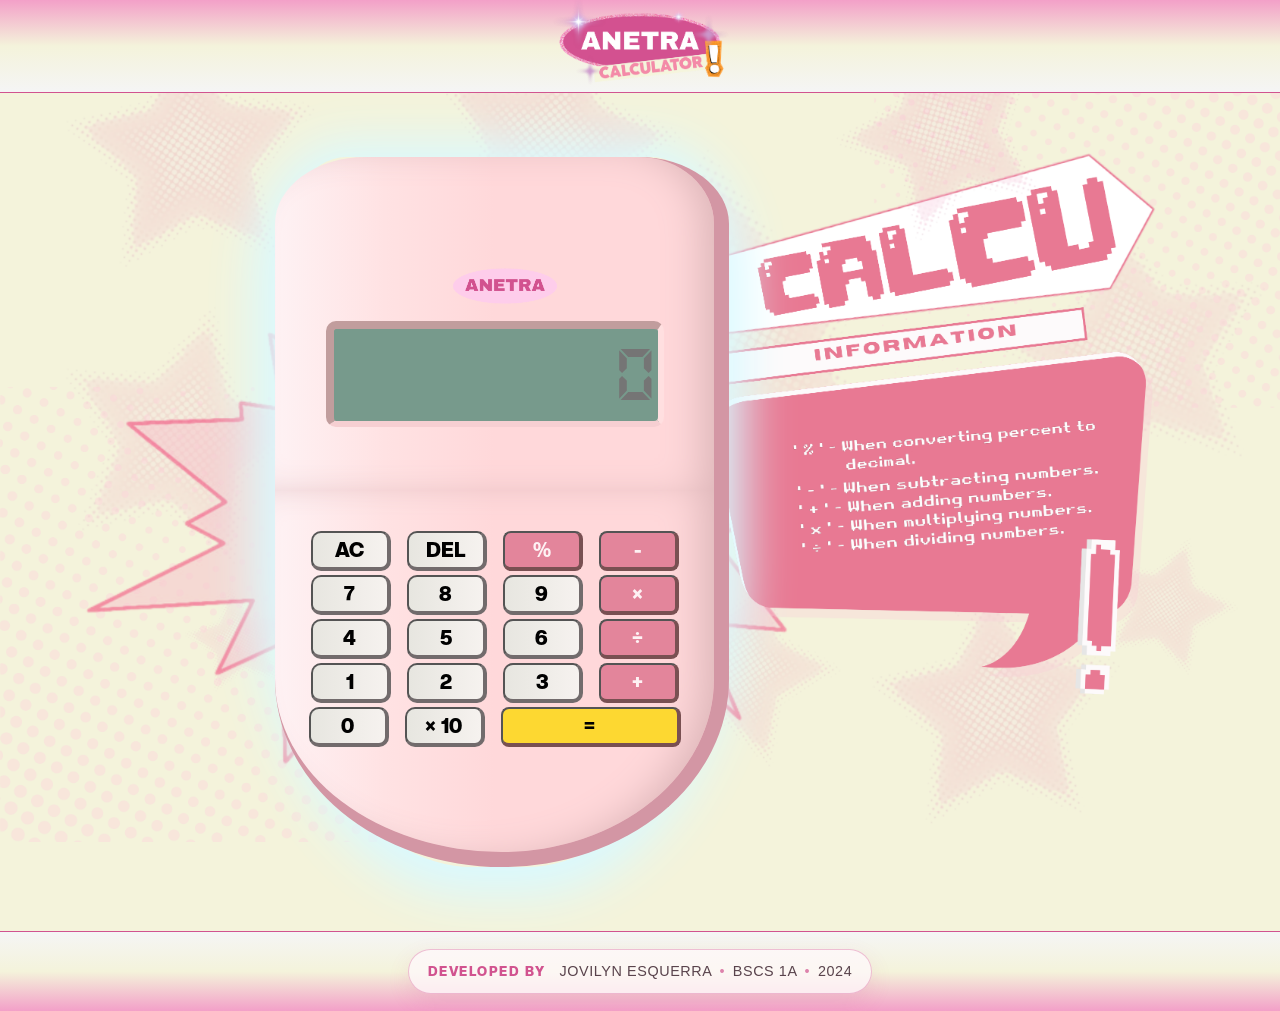
==== index.html @ 44d0d385 "fixing folders" ====
<!DOCTYPE html>
<html>
<head> 
    <meta name="viewport" content="width=device-width, initial-scale=1.0">
    <title>ANETRA CALCULATOR !</title>
    <link rel="stylesheet" href="./css/style.css">
    <link rel="icon" href="./img/anetra.png" type="IMAGE">
</head>

<header>
    <div align="center"> 
        <img src="./img/logo.png" width="15%"/>
    </div>
   
</header>

<body>
    <div align="center" id="calculator">
    

        <div id="shadow">
            <form name="numbers">
                <div id="calcuscreen">

                    <div id="doublecolor">
                        <div class="battery">
                            <div class="batt">
                                <img src="./img/logoo.png" id="logocalcu">
                            </div>

                           
                        </div> 

                        <input type="text" id="screen" placeholder="0" readonly>
                    </div>
                </div>

                <div id="calcunum">
                    <div>
                        <input type="button" value = "AC" onclick = "allClear()" id="number">
                        <input type="button" value = "DEL" onclick="del()" id="number">
                        <input type="button" value = "%" onclick = "specialSign()" id="signs">
                        <input type="button" value = "-" onclick = "calcuSign('-')" id="signs">
                        
                    </div>

                    <div>
                        <input type="button" value = "7" onclick = "keypad('7')" id="number">
                        <input type="button" value = "8" onclick = "keypad('8')" id="number">
                        <input type="button" value = "9" onclick = "keypad('9')" id="number">
                        <input type="button" value = "×" onclick = "calcuSign('×')" id="signs">
                    </div>

                    <div>
                        <input type="button" value = "4" onclick = "keypad('4')" id="number">
                        <input type="button" value = "5" onclick = "keypad('5')" id="number">
                        <input type="button" value = "6" onclick = "keypad('6')" id="number">
                        <input type="button" value = "÷" onclick = "calcuSign('÷')" id="signs">
                    </div>

                    <div>
                        <input type="button" value = "1" onclick = "keypad('1')" id="number">
                        <input type="button" value = "2" onclick = "keypad('2')" id="number">
                        <input type="button" value = "3" onclick = "keypad('3')" id="number">
                        <input type="button" value = "+" onclick = "calcuSign('+')" id="signs">

                    </div>

                    <div>
                        <input type="button" value = "0" onclick = "keypad('0')" id="number">
                        <input type="button" value = "× 10" onclick = "calcuSign('×10')" id="number">
                        <input type="button" value = "=" onclick = "calculate()" id="equal">
                    </div>
                </div>
            </form>
            </div>
        </div>
    
    <footer>
        <div class="footer-card">
            <span class="footer-label">Developed By</span>
            <p id="submitted">JOVILYN ESQUERRA <span class="footer-separator">&bull;</span> BSCS 1A <span class="footer-separator">&bull;</span> 2024</p>
        </div>
    </footer>

    <script src="./js/script.js"></script>
</body>

</html>
---- css/style.css ----
@font-face{
    font-family: f1;
    src: url(../font/CreatoDisplay-Black.otf);
}

@font-face {
    font-family: f2;
    src: url(../font/DS-DIGIB.TTF);
}

body{
    margin: 0;
    background-repeat: no-repeat;
    background-image: url(../img/bg.png);
    background-size: contain, cover;
    background-color: #F4F3DB;
}

#logocalcu{
    width: 130px;
}

#number, #signs, #equal{
    cursor: pointer;
}

header{
    background-image: linear-gradient(#F3A0C8, #F4F3DB, #F5F5F5);
    border-bottom: 1px solid #D1538F;
}


footer{
    background-image: linear-gradient( #F5F5F5, #F4F3DB, #F3A0C8);
    border-top: 1px solid #D1538F;
    width: 100%;
    min-height: 80px;
    padding: 1rem 1.25rem;
    box-sizing: border-box;
    display: flex;
    align-items: center;
    justify-content: center;
}

.footer-card{
    display: flex;
    align-items: center;
    justify-content: center;
    flex-wrap: wrap;
    gap: 0.5rem 0.9rem;
    padding: 0.7rem 1.2rem;
    border: 1px solid rgba(209, 83, 143, 0.35);
    border-radius: 999px;
    background: rgba(255, 249, 251, 0.75);
    box-shadow: 0 8px 22px rgba(209, 83, 143, 0.12);
}

.footer-label{
    color: #D1538F;
    font-family: f1, sans-serif;
    font-size: clamp(0.68rem, 1vw, 0.82rem);
    letter-spacing: 0.12em;
    text-transform: uppercase;
}

#submitted{
    font-family: 'Gill Sans', 'Gill Sans MT', Calibri, 'Trebuchet MS', sans-serif;
    text-align: center;
    font-size: clamp(0.72rem, 1.2vw, 0.9rem);
    line-height: 1.4;
    letter-spacing: 0.04em;
    color: #59434c;
    margin: 0;
    padding-top: 0;
}

.footer-separator{
    color: #D1538F;
    opacity: 0.7;
    padding: 0 0.2rem;
}

#logo{
    display: center;
}


#shadow{
    width: 100%;
    border-radius: 16% 16% 44% 44%;
    box-shadow: 0px 7px 49px 21px #d9f9ff;
}

.battery{
    display: flex;
    flex-wrap: wrap;
    justify-content: center;
}
.batt{
    flex: 1 0 100px;
    height: 100px;
}

#logocalcu{
    padding-left: 20px;
}

/**smallest**/
@media only screen and (max-width: 600px){


    #calculator{
        width: min(92vw, 23rem);
        align-content: center;
        /** alignment ng calcu**/
        margin: 1.5rem auto 2rem;
    }

    body{
        background-image: linear-gradient(rgba(244, 243, 219, 0.72), rgba(244, 243, 219, 0.82)), url(../img/bg.png);
        background-position: center top;
        background-size: cover;
    }

    header div{
        padding: 0.75rem 0;
    }

    header img{
        width: min(40vw, 9rem) !important;
    }

    footer{
        height: auto;
        padding: 1rem 0.75rem;
    }

    .footer-card{
        width: min(100%, 22rem);
        border-radius: 1.4rem;
        padding: 0.8rem 0.9rem;
        gap: 0.3rem;
    }

    .footer-label{
        width: 100%;
        text-align: center;
    }

    #submitted{
        width: 100%;
        padding-top: 0;
        line-height: 1.4;
    }

    #shadow{
        overflow: hidden;
        border-radius: 2.2rem 2.2rem 4.4rem 4.4rem;
        box-shadow: 0px 12px 36px 10px rgba(217, 249, 255, 0.9);
    }

    #calcuscreen{
        width: 100%;
        box-sizing: border-box;
        background-image: linear-gradient(to left, #FFD8DA, #FFD8DA, #FFD8DA, #FFE2E3, #FEF2F4 );
        padding: 1.25rem 1rem 0.85rem 1rem;
        border-right:  12px solid #d396a4;
        border-radius: 2.2rem 2.2rem 0% 0%;
        box-shadow: inset -24px -1px 40px -13px #DBB4B7;
    }

    .battery{
        justify-content: flex-start;
        margin-bottom: 0.75rem;
    }

    .batt{
        height: auto;
    }

    #logocalcu{
        width: 5.5rem;
        padding-left: 0;
    }
    
    #screen{
        box-sizing: border-box;
        background-color: #779A8C;
        border-top: 8px solid #C19D9D;
        border-left: 8px solid #C19D9D;
        border-right: 6px solid #FFDFE0;
        border-bottom: 6px solid #F6CFD2;
        width: 100%;
        height: 4.9rem;
        padding: 0 0.75rem;
        border-radius: 10px 10px 10px 10px;
        font-size: clamp(2.2rem, 11vw, 3.5rem);
        font-family: f2;
        text-align: right;
    }

    #calcunum{
        width: 100%;
        box-sizing: border-box;
        border-right:  12px solid #d396a4;
        border-bottom:  12px solid #d396a4;
        background-image: linear-gradient(to left, #FFD8DA, #FFD8DA, #FFD8DA, #FFE2E3, #FEF2F4 );
        border-radius: 0% 0% 3.6rem 3.6rem;
        padding: 0.9rem 0.85rem 1.3rem 0.85rem;
        box-shadow: inset -24px -1px 40px -13px #DBB4B7;
    }

    #calcunum > div{
        display: grid;
        grid-template-columns: repeat(4, minmax(0, 1fr));
        gap: 0.5rem;
        margin-top: 0.5rem;
    }

    #calcunum > div:first-child{
        margin-top: 0;
    }

    #number{
        box-sizing: border-box;
        width: 100%;
        height: 3.1rem;
        font-size: clamp(1rem, 4.6vw, 1.35rem);
        font-family: f1;
        background-image: linear-gradient(to right,#E7E6E0, #F6F2EF);
        border-radius: 10px;
        margin: 0;
        border-bottom: 4px outset #c6bbbc;
        border-right: 4px outset #c6bbbc;
    }

    #equal{
        box-sizing: border-box;
        grid-column: span 2;
        width: 100%;
        height: 3.1rem;
        font-size: clamp(1rem, 4.6vw, 1.35rem);
        font-family: f1;
        margin: 0;
        background-color: #fdd831;
        border-radius: 8px;
        border-bottom: 4px outset #CD888B;
        border-right: 4px outset #CD888B;
    }
    
    #signs{
        box-sizing: border-box;
        width: 100%;
        height: 3.1rem;
        font-size: clamp(1rem, 4.6vw, 1.35rem);
        font-family: f1;
        margin: 0;
        background-color: #E3859B;
        color: #FEF2F4;
        border-radius: 8px;
        border-bottom: 4px outset #CD888B;
        border-right: 4px outset #CD888B;
    }
}

@media only screen and (min-width: 601px) and (max-width: 767px){


    body{
        background-position: 62% top;
        background-size: 175% auto;
    }

    header div{
        padding: 0.85rem 0;
    }

    header img{
        width: min(24vw, 9.5rem) !important;
    }

    #calculator{
        width: min(66vw, 26rem);
        align-content: center;
        /** alignment ng calcu**/
        margin: 2rem auto 3rem clamp(1.75rem, 10vw, 5.5rem);
    }

    #shadow{
        overflow: hidden;
        border-radius: 2.8rem 2.8rem 4.8rem 4.8rem;
    }

    #calcuscreen{
        width: 100%;
        box-sizing: border-box;
        background-image: linear-gradient(to left, #FFD8DA, #FFD8DA, #FFD8DA, #FFE2E3, #FEF2F4 );
        padding: 1.55rem 1rem 1rem 1rem;
        border-right:  13px solid #d396a4;
        border-radius: 2.8rem 2.8rem 0% 0%;
        box-shadow: inset -24px -1px 40px -13px #DBB4B7;
    }

    .battery{
        justify-content: flex-start;
        margin-bottom: 0.8rem;
    }

    .batt{
        height: auto;
    }

    #logocalcu{
        width: 6rem;
        padding-left: 0;
    }
    
    #screen{
        display: block;
        box-sizing: border-box;
        background-color: #779A8C;
        border-top: 8px solid #C19D9D;
        border-left: 8px solid #C19D9D;
        border-right: 6px solid #FFDFE0;
        border-bottom: 6px solid #F6CFD2;
        width: 100%;
        height: 5.4rem;
        padding: 0 0.8rem;
        border-radius: 10px 10px 10px 10px;
        font-size: clamp(2.6rem, 8vw, 3.6rem);
        font-family: f2;
        text-align: right;
    }

    
    #calcunum{
        width: 100%;
        box-sizing: border-box;
        border-right:  13px solid #d396a4;
        border-bottom:  13px solid #d396a4;
        background-image: linear-gradient(to left, #FFD8DA, #FFD8DA, #FFD8DA, #FFE2E3, #FEF2F4 );
        border-radius: 0% 0% 4rem 4rem;
        padding: 1rem 0.9rem 1.5rem 0.9rem;
        box-shadow: inset -24px -1px 40px -13px #DBB4B7;
    }

    #calcunum > div{
        display: grid;
        grid-template-columns: repeat(4, minmax(0, 1fr));
        gap: 0.55rem;
        margin-top: 0.55rem;
    }

    #calcunum > div:first-child{
        margin-top: 0;
    }

    #number{
        box-sizing: border-box;
        width: 100%;
        height: 3.35rem;
        font-size: clamp(1.05rem, 3vw, 1.3rem);
        font-family: f1;
        background-image: linear-gradient(to right,#E7E6E0, #F6F2EF);
        border-radius: 10px;
        margin: 0;
        border-bottom: 4px outset #c6bbbc;
        border-right: 4px outset #c6bbbc;
    }

    #equal{
        box-sizing: border-box;
        grid-column: span 2;
        width: 100%;
        height: 3.35rem;
        font-size: clamp(1.05rem, 3vw, 1.3rem);
        font-family: f1;
        margin: 0;
        background-color: #fdd831;
        border-radius: 8px;
        border-bottom: 4px outset #CD888B;
        border-right: 4px outset #CD888B;
    }
    
    #signs{
        box-sizing: border-box;
        width: 100%;
        height: 3.35rem;
        font-size: clamp(1.05rem, 3vw, 1.3rem);
        font-family: f1;
        margin: 0;
        background-color: #E3859B;
        color: #FEF2F4;
        border-radius: 8px;
        border-bottom: 4px outset #CD888B;
        border-right: 4px outset #CD888B;
    }
}
@media only screen and (min-width: 768px) and (max-width: 991px){


    body{
        background-position: 58% top;
        background-size: 145% auto;
    }

    header div{
        padding: 0.85rem 0;
    }

    header img{
        width: min(20vw, 10rem) !important;
    }

    #calculator{
        width: min(46vw, 29rem);
        align-content: center;
        /** alignment ng calcu**/
        margin: 2.5rem auto 3.25rem clamp(4rem, 14vw, 10rem);
    }

    #calcuscreen{
        width: 100%;
        box-sizing: border-box;
        background-image: linear-gradient(to left, #FFD8DA, #FFD8DA, #FFD8DA, #FFE2E3, #FEF2F4 );
        padding: 2.2rem 1.1rem 1.8rem 1.1rem;
        border-right:  15px solid #d396a4;
        border-radius: 20% 20% 0% 0%;
        box-shadow: inset -24px -1px 40px -13px #DBB4B7;
    }

    .battery{
        margin-bottom: 0.8rem;
    }
    
    #screen{
        display: block;
        box-sizing: border-box;
        background-color: #779A8C;
        border-top: 8px solid #C19D9D;
        border-left: 8px solid #C19D9D;
        border-right: 6px solid #FFDFE0;
        border-bottom: 6px solid #F6CFD2;
        width: 100%;
        max-width: 22rem;
        height: 6rem;
        padding: 0 0.9rem;
        border-radius: 10px 10px 10px 10px;
        font-size: clamp(3rem, 6vw, 4.1rem);
        font-family: f2;
        text-align: right;
        margin: 0 auto;
    }

    #calcunum{
        width: 100%;
        box-sizing: border-box;
        border-right:  15px solid #d396a4;
        border-bottom:  15px solid #d396a4;
        background-image: linear-gradient(to left, #FFD8DA, #FFD8DA, #FFD8DA, #FFE2E3, #FEF2F4 );
        border-radius: 0% 0% 50% 50%;
        padding: 1.1rem 0.8rem 1.8rem 0.8rem;
        box-shadow: inset -24px -1px 40px -13px #DBB4B7;
    }

    #calcunum > div{
        display: flex;
        justify-content: center;
    }

    #number{
        width: 58px;
        height: 36px;
        font-size: 16px;
        font-family: f1;
        background-image: linear-gradient(to right,#E7E6E0, #F6F2EF);
        border-radius: 10px;
        margin: 2px 3px 2px 3px;
        border-bottom: 4px outset #c6bbbc;
        border-right: 4px outset #c6bbbc;
    }

    #equal{
        width: 122px;
        height: 36px;
        font-size: 18px;
        font-family: f1;
        margin: 2px 3px 2px 3px;
        background-color: #fdd831;
        border-radius: 8px;
        border-bottom: 4px outset #CD888B;
        border-right: 4px outset #CD888B;
    }
    
    #signs{
        width: 58px;
        height: 36px;
        font-size: 16px;
        font-family: f1;
        margin: 2px 3px 2px 3px;
        background-color: #E3859B;
        color: #FEF2F4;
        border-radius: 8px;
        border-bottom: 4px outset #CD888B;
        border-right: 4px outset #CD888B;
    }
}


@media only screen and (min-width: 992px){


    #calculator{
        width: 35%;
        align-content: center;
        /** alignment ng calcu**/
        margin: 5vw 44.5vw 5vw 21.5vw;
    }

    #calcuscreen{
        width: 98%;
        background-image: linear-gradient(to left, #FFD8DA, #FFD8DA, #FFD8DA, #FFE2E3, #FEF2F4 );
        padding: 5vw 0vw 5vw 0vw;
        border-right:  15px solid #d396a4;
        border-radius: 20% 20% 0% 0%;
        box-shadow: inset -24px -1px 40px -13px #DBB4B7;
    }
    
    #screen{
        background-color: #779A8C;
        border-top: 8px solid #C19D9D;
        border-left: 8px solid #C19D9D;
        border-right: 6px solid #FFDFE0;
        border-bottom: 6px solid #F6CFD2;
        width: 25vw;
        height: 7vw;
        border-radius: 10px 10px 10px 10px;
        font-size: 45px;
        font-family: f2;
        text-align: right;
    }

    #calcunum{
        width: 98%;
        border-right:  15px solid #d396a4;
        border-bottom:  15px solid #d396a4;
        background-image: linear-gradient(to left, #FFD8DA, #FFD8DA, #FFD8DA, #FFE2E3, #FEF2F4 );
        border-radius: 0% 0% 50% 50%;
        padding: 3vw 0vw 8vw 0vw;
        box-shadow: inset -24px -1px 40px -13px #DBB4B7;
    }

    #number{
        width: 50px;
        height: 30px;
        font-size: 15px;
        font-family: f1;
        background-image: linear-gradient(to right,#E7E6E0, #F6F2EF);
        border-radius: 10px;
        margin: 2px 2px 2px 2px;
        border-bottom: 4px outset #c6bbbc;
        border-right: 4px outset #c6bbbc;
    }

    #equal{
        width: 100px;
        height: 30px;
        font-size: 20px;
        font-family: f1;
        margin: 2px 2px 2px 2px;
        background-color: #fdd831;
        border-radius: 8px;
        border-bottom: 4px outset #CD888B;
        border-right: 4px outset #CD888B;
    }
    
    #signs{
        width: 50px;
        height: 30px;
        font-size: 15px;
        font-family: f1;
        margin: 2px 2px 2px 2px;
        background-color: #E3859B;
        color: #FEF2F4;
        border-radius: 8px;
        border-bottom: 4px outset #CD888B;
        border-right: 4px outset #CD888B;
    }
}
@media only screen and (min-width: 1200px){


    #calculator{
        width: 35%;
        align-content: center;
        /** alignment ng calcu**/
        margin: 5vw 44.5vw 5vw 21.5vw;
    }

    #calcuscreen{
        width: 98%;
        background-image: linear-gradient(to left, #FFD8DA, #FFD8DA, #FFD8DA, #FFE2E3, #FEF2F4 );
        padding: 5vw 0vw 5vw 0vw;
        border-right:  15px solid #d396a4;
        border-radius: 20% 20% 0% 0%;
        box-shadow: inset -24px -1px 40px -13px #DBB4B7;
    }
    
    #screen{
        background-color: #779A8C;
        border-top: 8px solid #C19D9D;
        border-left: 8px solid #C19D9D;
        border-right: 6px solid #FFDFE0;
        border-bottom: 6px solid #F6CFD2;
        width: 25vw;
        height: 7vw;
        border-radius: 10px 10px 10px 10px;
        font-size: 80px;
        font-family: f2;
        text-align: right;
    }

    #calcunum{
        width: 98%;
        border-right:  15px solid #d396a4;
        border-bottom:  15px solid #d396a4;
        background-image: linear-gradient(to left, #FFD8DA, #FFD8DA, #FFD8DA, #FFE2E3, #FEF2F4 );
        border-radius: 0% 0% 50% 50%;
        padding: 3vw 0vw 8vw 0vw;
        box-shadow: inset -24px -1px 40px -13px #DBB4B7;
    }

    #number{
        width: 80px;
        height: 40px;
        font-size: 20px;
        font-family: f1;
        background-image: linear-gradient(to right,#E7E6E0, #F6F2EF);
        border-radius: 10px;
        margin: 2px 6px 2px 6px;
        border-bottom: 4px outset #c6bbbc;
        border-right: 4px outset #c6bbbc;
    }

    #equal{
        width: 180px;
        height: 40px;
        font-size: 20px;
        font-family: f1;
        margin: 2px 6px 2px 6px;
        background-color: #fdd831;
        border-radius: 8px;
        border-bottom: 4px outset #CD888B;
        border-right: 4px outset #CD888B;
    }

    #signs{
        width: 80px;
        height: 40px;
        font-size: 20px;
        font-family: f1;
        margin: 2px 6px 2px 6px;
        background-color: #E3859B;
        color: #FEF2F4;
        border-radius: 8px;
        border-bottom: 4px outset #CD888B;
        border-right: 4px outset #CD888B;
    }

}
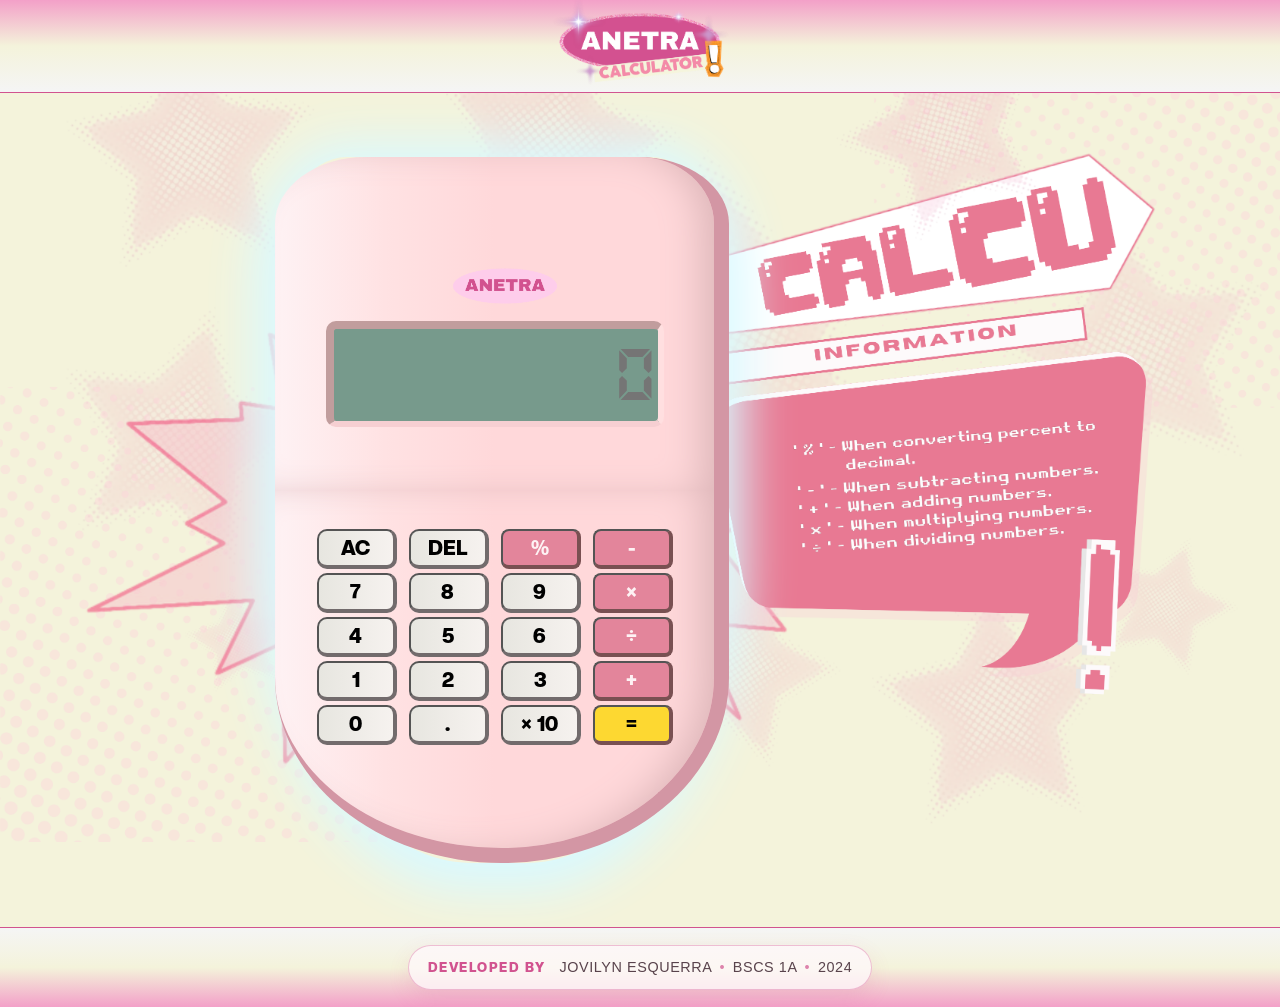
==== commit 7fba39be: "continous" ====
--- a/index.html
+++ b/index.html
@@ -37,39 +37,40 @@
 
                 <div id="calcunum">
                     <div>
-                        <input type="button" value = "AC" onclick = "allClear()" id="number">
-                        <input type="button" value = "DEL" onclick="del()" id="number">
-                        <input type="button" value = "%" onclick = "specialSign()" id="signs">
-                        <input type="button" value = "-" onclick = "calcuSign('-')" id="signs">
+                        <input type="button" value = "AC" onclick = "allClear()" class="number">
+                        <input type="button" value = "DEL" onclick="del()" class="number">
+                        <input type="button" value = "%" onclick = "specialSign()" class="signs">
+                        <input type="button" value = "-" onclick = "calcuSign('-')" class="signs">
                         
                     </div>
 
                     <div>
-                        <input type="button" value = "7" onclick = "keypad('7')" id="number">
-                        <input type="button" value = "8" onclick = "keypad('8')" id="number">
-                        <input type="button" value = "9" onclick = "keypad('9')" id="number">
-                        <input type="button" value = "×" onclick = "calcuSign('×')" id="signs">
+                        <input type="button" value = "7" onclick = "keypad('7')" class="number">
+                        <input type="button" value = "8" onclick = "keypad('8')" class="number">
+                        <input type="button" value = "9" onclick = "keypad('9')" class="number">
+                        <input type="button" value = "&times;" onclick = "calcuSign('\u00D7')" class="signs">
                     </div>
 
                     <div>
-                        <input type="button" value = "4" onclick = "keypad('4')" id="number">
-                        <input type="button" value = "5" onclick = "keypad('5')" id="number">
-                        <input type="button" value = "6" onclick = "keypad('6')" id="number">
-                        <input type="button" value = "÷" onclick = "calcuSign('÷')" id="signs">
+                        <input type="button" value = "4" onclick = "keypad('4')" class="number">
+                        <input type="button" value = "5" onclick = "keypad('5')" class="number">
+                        <input type="button" value = "6" onclick = "keypad('6')" class="number">
+                        <input type="button" value = "&divide;" onclick = "calcuSign('\u00F7')" class="signs">
                     </div>
 
                     <div>
-                        <input type="button" value = "1" onclick = "keypad('1')" id="number">
-                        <input type="button" value = "2" onclick = "keypad('2')" id="number">
-                        <input type="button" value = "3" onclick = "keypad('3')" id="number">
-                        <input type="button" value = "+" onclick = "calcuSign('+')" id="signs">
+                        <input type="button" value = "1" onclick = "keypad('1')" class="number">
+                        <input type="button" value = "2" onclick = "keypad('2')" class="number">
+                        <input type="button" value = "3" onclick = "keypad('3')" class="number">
+                        <input type="button" value = "+" onclick = "calcuSign('+')" class="signs">
 
                     </div>
 
                     <div>
-                        <input type="button" value = "0" onclick = "keypad('0')" id="number">
-                        <input type="button" value = "× 10" onclick = "calcuSign('×10')" id="number">
-                        <input type="button" value = "=" onclick = "calculate()" id="equal">
+                        <input type="button" value = "0" onclick = "keypad('0')" class="number">
+                        <input type="button" value = "." onclick = "decimalPoint()" class="number">
+                        <input type="button" value = "&times; 10" onclick = "calcuSign('\u00D710')" class="number">
+                        <input type="button" value = "=" onclick = "calculate()" class="equal">
                     </div>
                 </div>
             </form>
--- a/css/style.css
+++ b/css/style.css
@@ -20,7 +20,7 @@
     width: 130px;
 }
 
-#number, #signs, #equal{
+.number, .signs, .equal{
     cursor: pointer;
 }
 
@@ -221,7 +221,7 @@
         margin-top: 0;
     }
 
-    #number{
+    .number{
         box-sizing: border-box;
         width: 100%;
         height: 3.1rem;
@@ -234,9 +234,8 @@
         border-right: 4px outset #c6bbbc;
     }
 
-    #equal{
-        box-sizing: border-box;
-        grid-column: span 2;
+    .equal{
+        box-sizing: border-box;
         width: 100%;
         height: 3.1rem;
         font-size: clamp(1rem, 4.6vw, 1.35rem);
@@ -248,7 +247,7 @@
         border-right: 4px outset #CD888B;
     }
     
-    #signs{
+    .signs{
         box-sizing: border-box;
         width: 100%;
         height: 3.1rem;
@@ -355,7 +354,7 @@
         margin-top: 0;
     }
 
-    #number{
+    .number{
         box-sizing: border-box;
         width: 100%;
         height: 3.35rem;
@@ -368,9 +367,8 @@
         border-right: 4px outset #c6bbbc;
     }
 
-    #equal{
-        box-sizing: border-box;
-        grid-column: span 2;
+    .equal{
+        box-sizing: border-box;
         width: 100%;
         height: 3.35rem;
         font-size: clamp(1.05rem, 3vw, 1.3rem);
@@ -382,7 +380,7 @@
         border-right: 4px outset #CD888B;
     }
     
-    #signs{
+    .signs{
         box-sizing: border-box;
         width: 100%;
         height: 3.35rem;
@@ -464,40 +462,47 @@
     }
 
     #calcunum > div{
-        display: flex;
+        display: grid;
+        grid-template-columns: 58px 58px 58px 58px;
         justify-content: center;
-    }
-
-    #number{
+        gap: 6px;
+        margin-top: 4px;
+    }
+
+    #calcunum > div:first-child{
+        margin-top: 0;
+    }
+
+    .number{
         width: 58px;
         height: 36px;
         font-size: 16px;
         font-family: f1;
         background-image: linear-gradient(to right,#E7E6E0, #F6F2EF);
         border-radius: 10px;
-        margin: 2px 3px 2px 3px;
+        margin: 0;
         border-bottom: 4px outset #c6bbbc;
         border-right: 4px outset #c6bbbc;
     }
 
-    #equal{
-        width: 122px;
+    .equal{
+        width: 58px;
         height: 36px;
         font-size: 18px;
         font-family: f1;
-        margin: 2px 3px 2px 3px;
+        margin: 0;
         background-color: #fdd831;
         border-radius: 8px;
         border-bottom: 4px outset #CD888B;
         border-right: 4px outset #CD888B;
     }
     
-    #signs{
+    .signs{
         width: 58px;
         height: 36px;
         font-size: 16px;
         font-family: f1;
-        margin: 2px 3px 2px 3px;
+        margin: 0;
         background-color: #E3859B;
         color: #FEF2F4;
         border-radius: 8px;
@@ -550,36 +555,48 @@
         box-shadow: inset -24px -1px 40px -13px #DBB4B7;
     }
 
-    #number{
+    #calcunum > div{
+        display: grid;
+        grid-template-columns: 50px 50px 50px 50px;
+        justify-content: center;
+        gap: 4px;
+        margin-top: 4px;
+    }
+
+    #calcunum > div:first-child{
+        margin-top: 0;
+    }
+
+    .number{
         width: 50px;
         height: 30px;
         font-size: 15px;
         font-family: f1;
         background-image: linear-gradient(to right,#E7E6E0, #F6F2EF);
         border-radius: 10px;
-        margin: 2px 2px 2px 2px;
+        margin: 0;
         border-bottom: 4px outset #c6bbbc;
         border-right: 4px outset #c6bbbc;
     }
 
-    #equal{
-        width: 100px;
+    .equal{
+        width: 50px;
         height: 30px;
         font-size: 20px;
         font-family: f1;
-        margin: 2px 2px 2px 2px;
+        margin: 0;
         background-color: #fdd831;
         border-radius: 8px;
         border-bottom: 4px outset #CD888B;
         border-right: 4px outset #CD888B;
     }
     
-    #signs{
+    .signs{
         width: 50px;
         height: 30px;
         font-size: 15px;
         font-family: f1;
-        margin: 2px 2px 2px 2px;
+        margin: 0;
         background-color: #E3859B;
         color: #FEF2F4;
         border-radius: 8px;
@@ -630,36 +647,48 @@
         box-shadow: inset -24px -1px 40px -13px #DBB4B7;
     }
 
-    #number{
+    #calcunum > div{
+        display: grid;
+        grid-template-columns: 80px 80px 80px 80px;
+        justify-content: center;
+        gap: 12px;
+        margin-top: 4px;
+    }
+
+    #calcunum > div:first-child{
+        margin-top: 0;
+    }
+
+    .number{
         width: 80px;
         height: 40px;
         font-size: 20px;
         font-family: f1;
         background-image: linear-gradient(to right,#E7E6E0, #F6F2EF);
         border-radius: 10px;
-        margin: 2px 6px 2px 6px;
+        margin: 0;
         border-bottom: 4px outset #c6bbbc;
         border-right: 4px outset #c6bbbc;
     }
 
-    #equal{
-        width: 180px;
-        height: 40px;
-        font-size: 20px;
-        font-family: f1;
-        margin: 2px 6px 2px 6px;
-        background-color: #fdd831;
-        border-radius: 8px;
-        border-bottom: 4px outset #CD888B;
-        border-right: 4px outset #CD888B;
-    }
-
-    #signs{
+    .equal{
         width: 80px;
         height: 40px;
         font-size: 20px;
         font-family: f1;
-        margin: 2px 6px 2px 6px;
+        margin: 0;
+        background-color: #fdd831;
+        border-radius: 8px;
+        border-bottom: 4px outset #CD888B;
+        border-right: 4px outset #CD888B;
+    }
+
+    .signs{
+        width: 80px;
+        height: 40px;
+        font-size: 20px;
+        font-family: f1;
+        margin: 0;
         background-color: #E3859B;
         color: #FEF2F4;
         border-radius: 8px;
